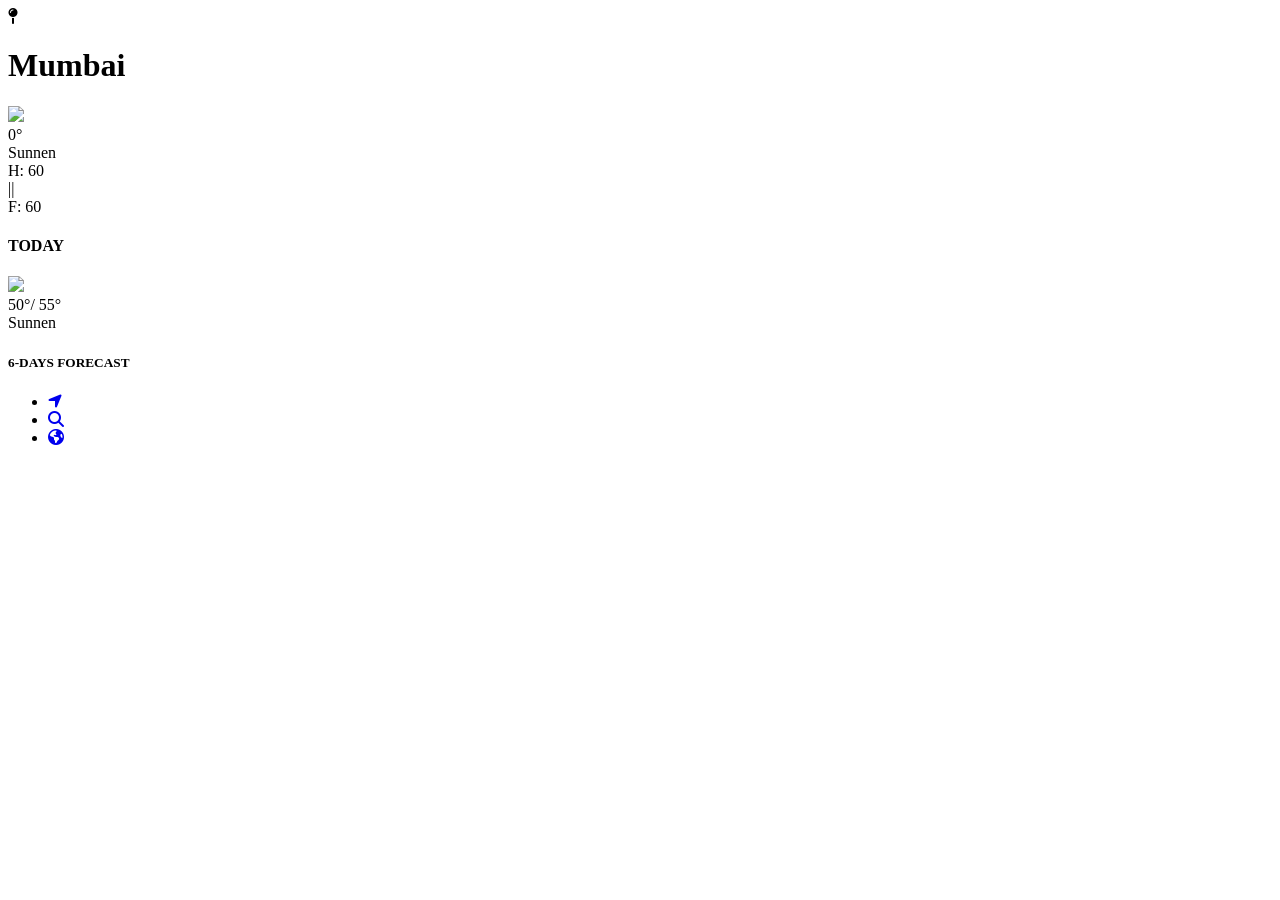
==== index.html @ b758ff07 "Add initial HTML structure for Weather App" ====
<!DOCTYPE html>
<html lang="en">
  <head>
    <meta charset="UTF-8" />
    <meta name="viewport" content="width=device-width, initial-scale=1.0" />
    <!-- links -->
    <link rel="icon" type="png" href="img/icon.png" />
    <link
      rel="stylesheet"
      href="https://cdnjs.cloudflare.com/ajax/libs/font-awesome/6.4.0/css/all.min.css"
    />
    <link rel="stylesheet" href="css/style.css" />
    <!-- Title -->
    <title>Weather App</title>
  </head>

  <body>
    <!-- main section -->
    <div id="screen">
      <!-- city name -->
      <div class="city-name">
          <i class="fa-solid fa-map-pin"></i>
          <h1 id="city-name">Mumbai</h1>
        </div>
        <!-- weather icon -->
        <div class="weather-icon-css">
          <img class="weather-icon" src="img/sun.png" />
        </div>
        <!-- weather details -->
        <div class="weather-description">
          <div class="show-metric" id="metric">0°</div>
          <div class="weather-details">
            <div class="weather-main" id="weather-main">Sunnen</div>
            <div class="h-f">
              <div class="show-humidity">H: <span id="humidity">60</span></div>
              ||
              <div class="show-humidity">
                F: <span id="feels-like">60</span>
              </div>
            </div>
          </div>
        </div>
        <!-- Today-forecast -->
        <div class="forcasts-box">
          <div class="today-forecast">
            <h4>TODAY</h4>
            <div class="weather-icon-today">
              <img class="weather-icons" src="img/sun.png" />
            </div>
            <div class="temp-today">
              <span id="temp-min-today">50°</span><span>/ </span
              ><span id="temp-max-today">55°</span>
            </div>
            <div class="weather-main-today" id="weather-main">Sunnen</div>
          </div>

          <!-- 5day Forecast -->
          <div class="future-forecast">
            <h5>6-DAYS FORECAST</h5>
            <div id="future-forecast-box"></div>
          </div>
        </div>
        <!-- nav section -->
        <nav>
          <ul>
            <li>
              <a class="active" href="index.html"
                ><i class="fa-solid fa-location-arrow"></i
              ></a>
            </li>
            <li>
              <a href="search.html"
                ><i class="fa-solid fa-magnifying-glass"></i
              ></a>
            </li>
            <li>
              <a href="world.html"><i class="fa-solid fa-earth-americas"></i></a>
            </li>
          </ul>
        </nav>
      </div>
      <!-- script -->
    <script src="js/main.js"></script>
  </body>
  </html>
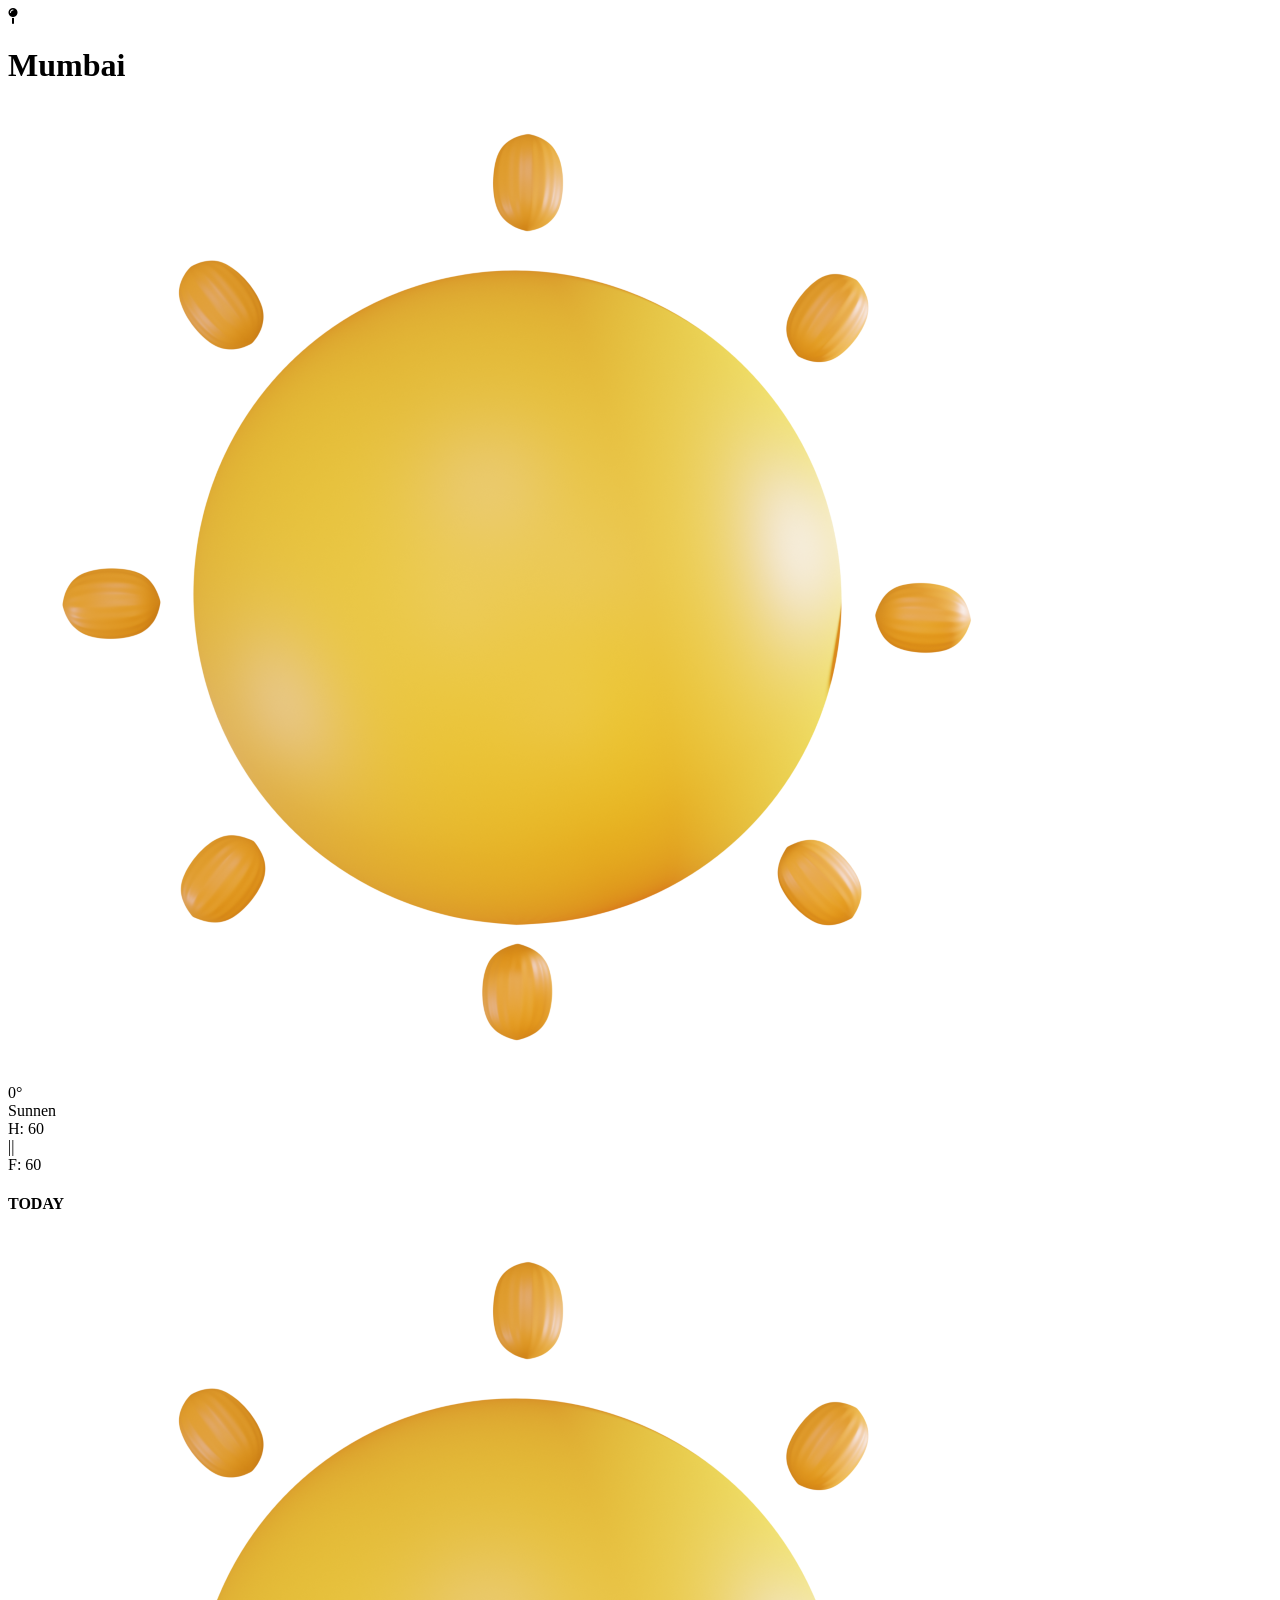
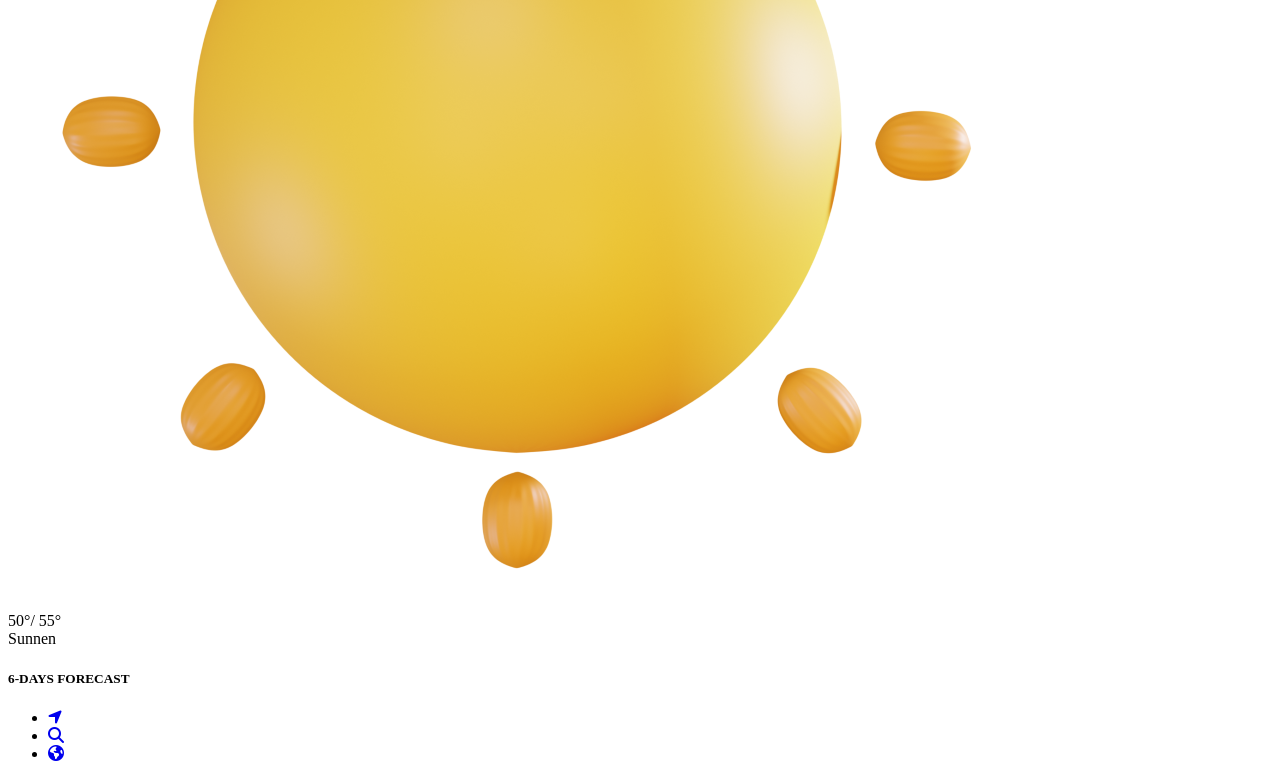
==== commit 4e910633: "Update image and stylesheet paths to root" ====
--- a/index.html
+++ b/index.html
@@ -4,12 +4,12 @@
     <meta charset="UTF-8" />
     <meta name="viewport" content="width=device-width, initial-scale=1.0" />
     <!-- links -->
-    <link rel="icon" type="png" href="img/icon.png" />
+    <link rel="icon" type="png" href="/icon.png" />
     <link
       rel="stylesheet"
       href="https://cdnjs.cloudflare.com/ajax/libs/font-awesome/6.4.0/css/all.min.css"
     />
-    <link rel="stylesheet" href="css/style.css" />
+    <link rel="stylesheet" href="/style.css" />
     <!-- Title -->
     <title>Weather App</title>
   </head>
@@ -24,7 +24,7 @@
         </div>
         <!-- weather icon -->
         <div class="weather-icon-css">
-          <img class="weather-icon" src="img/sun.png" />
+          <img class="weather-icon" src="/sun.png" />
         </div>
         <!-- weather details -->
         <div class="weather-description">
@@ -45,7 +45,7 @@
           <div class="today-forecast">
             <h4>TODAY</h4>
             <div class="weather-icon-today">
-              <img class="weather-icons" src="img/sun.png" />
+              <img class="weather-icons" src="/sun.png" />
             </div>
             <div class="temp-today">
               <span id="temp-min-today">50°</span><span>/ </span
